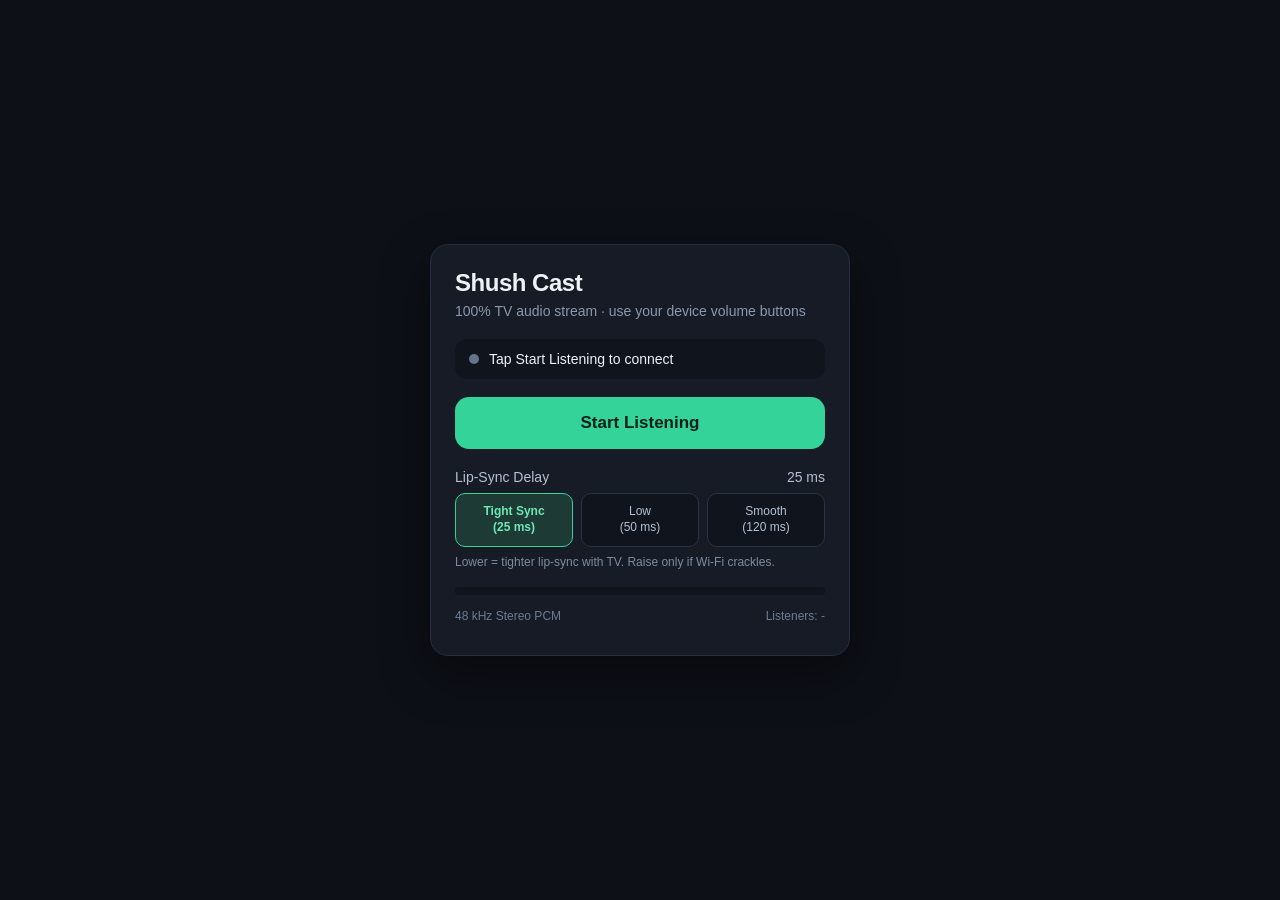
==== res/raw/player.html @ 43e0e947 "Initial Shush Cast commit with GitHub Releases self-updater and D-pad UI" ====
<!doctype html>
<html lang="en">
<head>
<meta charset="utf-8">
<meta name="viewport" content="width=device-width,initial-scale=1,maximum-scale=1,user-scalable=no">
<title>Shush Cast</title>
<style>
  :root { color-scheme: dark; }
  * { box-sizing: border-box; }
  body {
    margin: 0; font-family: -apple-system, BlinkMacSystemFont, "Segoe UI", Roboto, sans-serif;
    background: #0d1017; color: #eef2f7; min-height: 100vh;
    display: flex; align-items: center; justify-content: center; padding: 20px;
  }
  .card {
    width: 100%; max-width: 420px; background: #161b26; border: 1px solid #262e3f;
    border-radius: 18px; padding: 24px; box-shadow: 0 18px 50px rgba(0,0,0,.45);
  }
  h1 { margin: 0 0 6px; font-size: 24px; letter-spacing: -.02em; }
  .sub { color: #8c98ad; font-size: 14px; margin-bottom: 20px; }
  .status {
    display: flex; align-items: center; gap: 10px; padding: 12px 14px;
    background: #10141d; border-radius: 12px; font-size: 14px; margin-bottom: 18px;
  }
  .dot { width: 10px; height: 10px; border-radius: 50%; background: #64748b; flex-shrink: 0; }
  .dot.live { background: #34d399; box-shadow: 0 0 12px #34d399; }
  .dot.err { background: #f87171; }
  button.primary {
    width: 100%; padding: 16px; border: 0; border-radius: 14px; font-size: 17px;
    font-weight: 600; cursor: pointer; background: #34d399; color: #062118;
    transition: transform .08s ease, opacity .15s ease;
  }
  button.primary.stop { background: #ef4444; color: #fff; }
  button.primary:active { transform: scale(.98); }
  .group { margin-top: 20px; }
  label { display: flex; justify-content: space-between; font-size: 14px; color: #b5c0d4; margin-bottom: 8px; }
  .seg { display: grid; grid-template-columns: repeat(3, 1fr); gap: 8px; }
  .seg button {
    padding: 10px 6px; border-radius: 10px; border: 1px solid #2a3347;
    background: #10141d; color: #b5c0d4; font-size: 12px; cursor: pointer; line-height: 1.3;
  }
  .seg button.active { background: #1e3a34; border-color: #34d399; color: #6ee7b7; font-weight: 600; }
  .hint { margin-top: 8px; font-size: 12px; color: #7e8ba3; }
  .meter-bg { height: 8px; background: #10141d; border-radius: 99px; overflow: hidden; margin-top: 18px; }
  .meter-fill { height: 100%; width: 0%; background: linear-gradient(90deg,#34d399,#fbbf24); transition: width 60ms linear; }
  .meta { margin-top: 14px; font-size: 12px; color: #6f7c93; display: flex; justify-content: space-between; }
  .dbg { margin-top: 8px; font-size: 11px; color: #475569; }
</style>
</head>
<body>
<div class="card">
  <h1>Shush Cast</h1>
  <div class="sub">100% TV audio stream &middot; use your device volume buttons</div>

  <div class="status">
    <div id="dot" class="dot"></div>
    <div id="statusText">Tap Start Listening to connect</div>
  </div>

  <button id="toggleBtn" class="primary">Start Listening</button>
  <audio id="silence" loop playsinline preload="auto" src="/silence.wav" style="display:none"></audio>

  <div class="group">
    <label><span>Lip-Sync Delay</span><span id="bufLabel">25 ms</span></label>
    <div class="seg">
      <button data-ms="25" class="active">Tight Sync<br>(25 ms)</button>
      <button data-ms="50">Low<br>(50 ms)</button>
      <button data-ms="120">Smooth<br>(120 ms)</button>
    </div>
    <div class="hint">Lower = tighter lip-sync with TV. Raise only if Wi-Fi crackles.</div>
  </div>

  <div class="meter-bg"><div id="meter" class="meter-fill"></div></div>
  <div class="meta">
    <span id="fmt">48 kHz Stereo PCM</span>
    <span id="clients">Listeners: -</span>
  </div>
  <div id="dbg" class="dbg"></div>
</div>

<script>
(() => {
  const toggleBtn = document.getElementById('toggleBtn');
  const silenceEl = document.getElementById('silence');
  const dot = document.getElementById('dot');
  const statusText = document.getElementById('statusText');
  const bufLabel = document.getElementById('bufLabel');
  const meter = document.getElementById('meter');
  const clientsEl = document.getElementById('clients');
  const fmtEl = document.getElementById('fmt');
  const dbgEl = document.getElementById('dbg');
  const segBtns = Array.from(document.querySelectorAll('.seg button'));

  let ws = null;
  let ctx = null;
  let running = false;
  let sampleRate = 48000;
  let channels = 2;
  let nextPlayTime = 0;
  let targetDelaySec = 0.025;
  let peakLevel = 0;
  let meterTimer = null;

  function setStatus(text, mode) {
    statusText.textContent = text;
    dot.className = 'dot' + (mode ? ' ' + mode : '');
  }

  segBtns.forEach(btn => {
    btn.addEventListener('click', () => {
      segBtns.forEach(b => b.classList.remove('active'));
      btn.classList.add('active');
      const ms = Number(btn.dataset.ms);
      targetDelaySec = ms / 1000;
      bufLabel.textContent = ms + ' ms';
      if (ctx) nextPlayTime = ctx.currentTime + targetDelaySec;
    });
  });

  function stop() {
    running = false;
    toggleBtn.textContent = 'Start Listening';
    toggleBtn.classList.remove('stop');
    if (meterTimer) { clearInterval(meterTimer); meterTimer = null; }
    if (ws) { try { ws.close(); } catch (_) {} ws = null; }
    try { silenceEl.pause(); silenceEl.currentTime = 0; } catch (_) {}
    if (ctx) { try { ctx.close(); } catch (_) {} ctx = null; }
    meter.style.width = '0%';
    setStatus('Stopped', '');
  }

  function start() {
    let sessInfo = 'no-audioSession';
    try {
      if ('audioSession' in navigator) {
        navigator.audioSession.type = 'playback';
        sessInfo = 'session=' + navigator.audioSession.type;
      }
    } catch (e) {
      sessInfo = 'sessionErr=' + e.message;
    }

    silenceEl.volume = 1.0;
    const p = silenceEl.play();
    if (p && p.then) {
      p.then(() => {
        dbgEl.textContent = sessInfo + ' · mediaChan=ok';
      }).catch(e => {
        dbgEl.textContent = sessInfo + ' · mediaChanErr=' + e.message;
      });
    } else {
      dbgEl.textContent = sessInfo;
    }

    const AudioCtx = window.AudioContext || window.webkitAudioContext;
    ctx = new AudioCtx({ sampleRate: 48000, latencyHint: 'interactive' });
    if (ctx.state === 'suspended') ctx.resume();

    running = true;
    nextPlayTime = 0;

    toggleBtn.textContent = 'Stop Listening';
    toggleBtn.classList.add('stop');
    setStatus('Connecting...', '');

    const proto = location.protocol === 'https:' ? 'wss://' : 'ws://';
    ws = new WebSocket(proto + location.host + '/ws');
    ws.binaryType = 'arraybuffer';

    ws.onopen = () => setStatus('Connected · Waiting for TV audio...', 'live');
    ws.onclose = () => {
      if (running) {
        setStatus('Disconnected — tap Start to reconnect', 'err');
        stop();
      }
    };
    ws.onerror = () => setStatus('Connection error', 'err');

    ws.onmessage = (ev) => {
      if (!running || !ctx) return;
      if (typeof ev.data === 'string') {
        try {
          const msg = JSON.parse(ev.data);
          if (msg.sampleRate) sampleRate = msg.sampleRate;
          if (msg.channels) channels = msg.channels;
          if (typeof msg.clients === 'number') clientsEl.textContent = 'Listeners: ' + msg.clients;
          fmtEl.textContent = (sampleRate / 1000) + ' kHz ' + (channels === 2 ? 'Stereo' : 'Mono') + ' PCM';
          if (msg.capturing === false) {
            setStatus('Connected · TV capture paused', '');
          } else if (msg.capturing === true) {
            setStatus('Live · 100% TV audio', 'live');
          }
        } catch (_) {}
        return;
      }

      const pcm = new Int16Array(ev.data);
      const frameCount = (pcm.length / channels) | 0;
      if (frameCount <= 0) return;

      const audioBuf = ctx.createBuffer(channels, frameCount, sampleRate);
      const ch0 = audioBuf.getChannelData(0);
      const ch1 = channels > 1 ? audioBuf.getChannelData(1) : null;

      let maxAbs = 0;
      for (let i = 0, j = 0; i < frameCount; i++) {
        const s0 = pcm[j++] / 32768.0;
        ch0[i] = s0;
        const a0 = s0 < 0 ? -s0 : s0;
        if (a0 > maxAbs) maxAbs = a0;
        if (ch1) {
          const s1 = pcm[j++] / 32768.0;
          ch1[i] = s1;
          const a1 = s1 < 0 ? -s1 : s1;
          if (a1 > maxAbs) maxAbs = a1;
        }
      }
      if (maxAbs > peakLevel) peakLevel = maxAbs;

      const now = ctx.currentTime;
      if (nextPlayTime < now || nextPlayTime > now + targetDelaySec + 0.08) {
        nextPlayTime = now + targetDelaySec;
      }
      const src = ctx.createBufferSource();
      src.buffer = audioBuf;
      src.connect(ctx.destination);
      src.start(nextPlayTime);
      nextPlayTime += audioBuf.duration;
    };

    meterTimer = setInterval(() => {
      const pct = Math.min(100, Math.round(peakLevel * 140));
      meter.style.width = pct + '%';
      peakLevel *= 0.45;
    }, 60);
  }

  toggleBtn.addEventListener('click', () => {
    if (running) stop(); else start();
  });
})();
</script>
</body>
</html>
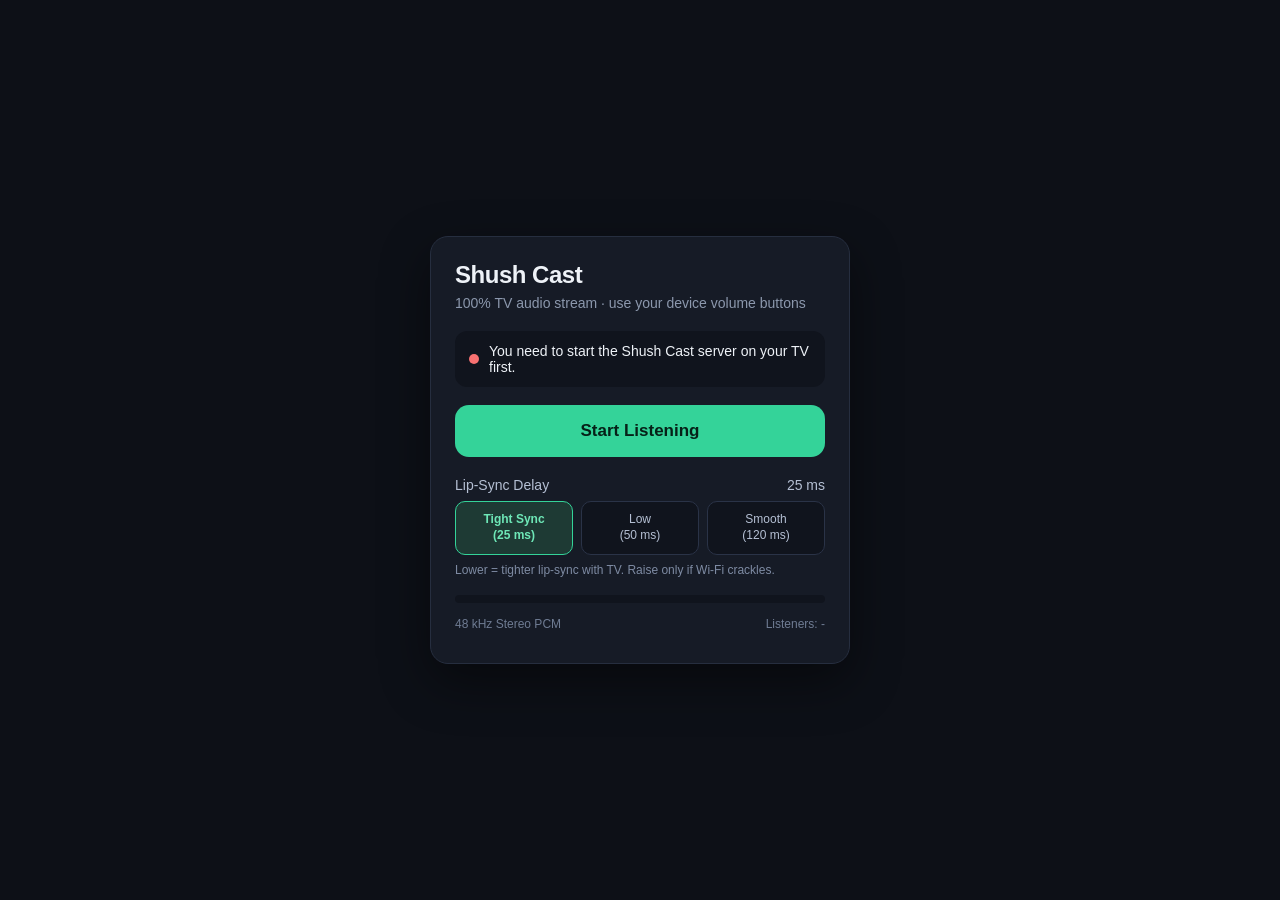
==== commit 7f03549b: "feat: add offline-first PWA caching and server-down message" ====
--- a/res/raw/player.html
+++ b/res/raw/player.html
@@ -2,15 +2,28 @@
 <html lang="en">
 <head>
 <meta charset="utf-8">
-<meta name="viewport" content="width=device-width,initial-scale=1,maximum-scale=1,user-scalable=no">
+<meta name="viewport" content="width=device-width,initial-scale=1,maximum-scale=1,user-scalable=no,viewport-fit=cover">
 <title>Shush Cast</title>
+<meta property="og:type" content="website">
+<meta property="og:title" content="Shush Cast">
+<meta property="og:description" content="Low-latency TV audio stream on your phone">
+<meta property="og:image" content="/icon-512.png">
+<meta name="apple-mobile-web-app-capable" content="yes">
+<meta name="mobile-web-app-capable" content="yes">
+<meta name="apple-mobile-web-app-title" content="Shush Cast">
+<meta name="apple-mobile-web-app-status-bar-style" content="black-translucent">
+<meta name="theme-color" content="#0d1017">
+<link rel="apple-touch-icon" sizes="180x180" href="/apple-touch-icon.png">
+<link rel="icon" type="image/png" sizes="180x180" href="/icon-180.png">
+<link rel="manifest" href="/manifest.webmanifest">
 <style>
   :root { color-scheme: dark; }
   * { box-sizing: border-box; }
   body {
     margin: 0; font-family: -apple-system, BlinkMacSystemFont, "Segoe UI", Roboto, sans-serif;
     background: #0d1017; color: #eef2f7; min-height: 100vh;
-    display: flex; align-items: center; justify-content: center; padding: 20px;
+    display: flex; align-items: center; justify-content: center;
+    padding: max(20px, env(safe-area-inset-top)) 20px max(20px, env(safe-area-inset-bottom));
   }
   .card {
     width: 100%; max-width: 420px; background: #161b26; border: 1px solid #262e3f;
@@ -100,10 +113,65 @@
   let targetDelaySec = 0.025;
   let peakLevel = 0;
   let meterTimer = null;
+  let pingTimer = null;
+  let pingInFlight = false;
+
+  if (window.isSecureContext && 'serviceWorker' in navigator) {
+    navigator.serviceWorker.register('/sw.js').catch(() => {});
+  }
 
   function setStatus(text, mode) {
     statusText.textContent = text;
     dot.className = 'dot' + (mode ? ' ' + mode : '');
+  }
+
+  function stopPingPoll() {
+    if (pingTimer) {
+      clearInterval(pingTimer);
+      pingTimer = null;
+    }
+  }
+
+  function startPingPoll() {
+    if (pingTimer || running) return;
+    pingTimer = setInterval(() => {
+      if (running) {
+        stopPingPoll();
+        return;
+      }
+      checkServer();
+    }, 3000);
+  }
+
+  async function checkServer() {
+    if (pingInFlight) return;
+    pingInFlight = true;
+    const ctrl = new AbortController();
+    const timer = setTimeout(() => ctrl.abort(), 1500);
+    try {
+      const res = await fetch('/ping', { cache: 'no-store', signal: ctrl.signal });
+      if (!res.ok) throw new Error('HTTP ' + res.status);
+      const data = await res.json();
+      stopPingPoll();
+      if (!running) {
+        if (typeof data.clients === 'number') {
+          clientsEl.textContent = 'Listeners: ' + data.clients;
+        }
+        if (data.capturing === false) {
+          setStatus('Connected · TV capture paused', '');
+        } else {
+          setStatus('TV server ready · Tap Start Listening', '');
+        }
+      }
+    } catch (_) {
+      if (!running) {
+        setStatus('You need to start the Shush Cast server on your TV first.', 'err');
+        startPingPoll();
+      }
+    } finally {
+      clearTimeout(timer);
+      pingInFlight = false;
+    }
   }
 
   segBtns.forEach(btn => {
@@ -117,7 +185,7 @@
     });
   });
 
-  function stop() {
+  function teardownConnection() {
     running = false;
     toggleBtn.textContent = 'Start Listening';
     toggleBtn.classList.remove('stop');
@@ -126,10 +194,15 @@
     try { silenceEl.pause(); silenceEl.currentTime = 0; } catch (_) {}
     if (ctx) { try { ctx.close(); } catch (_) {} ctx = null; }
     meter.style.width = '0%';
+  }
+
+  function stop() {
+    teardownConnection();
     setStatus('Stopped', '');
   }
 
   function start() {
+    stopPingPoll();
     let sessInfo = 'no-audioSession';
     try {
       if ('audioSession' in navigator) {
@@ -170,11 +243,14 @@
     ws.onopen = () => setStatus('Connected · Waiting for TV audio...', 'live');
     ws.onclose = () => {
       if (running) {
-        setStatus('Disconnected — tap Start to reconnect', 'err');
-        stop();
+        teardownConnection();
+        setStatus('Disconnected — checking TV server...', 'err');
+        checkServer();
       }
     };
-    ws.onerror = () => setStatus('Connection error', 'err');
+    ws.onerror = () => {
+      if (running) setStatus('Connection error', 'err');
+    };
 
     ws.onmessage = (ev) => {
       if (!running || !ctx) return;
@@ -238,6 +314,19 @@
   toggleBtn.addEventListener('click', () => {
     if (running) stop(); else start();
   });
+
+  document.addEventListener('visibilitychange', () => {
+    if (document.visibilityState === 'visible') {
+      if (!running) {
+        checkServer();
+      } else if (ws && ws.readyState !== WebSocket.OPEN && ws.readyState !== WebSocket.CONNECTING) {
+        teardownConnection();
+        checkServer();
+      }
+    }
+  });
+
+  checkServer();
 })();
 </script>
 </body>
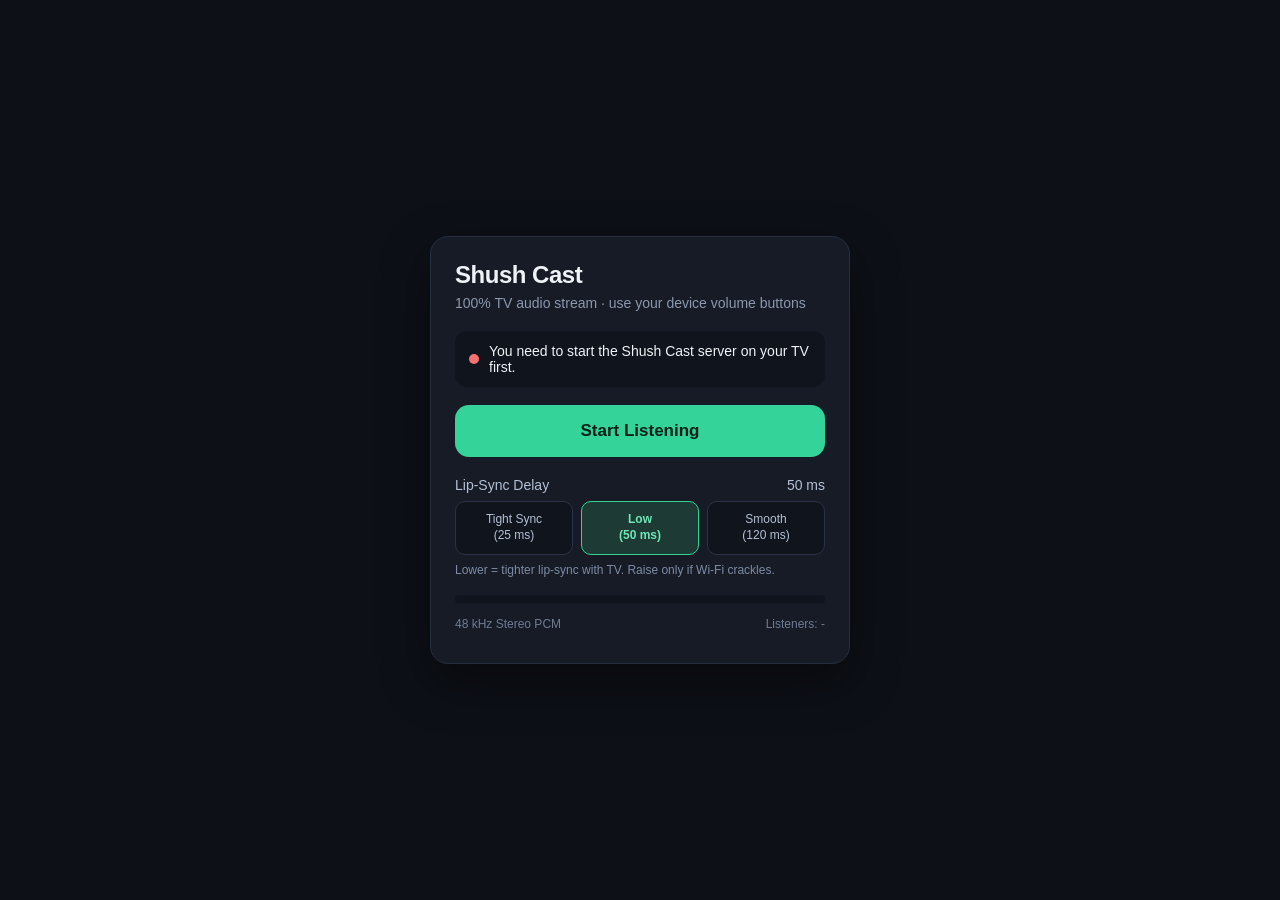
==== commit baf03493: "fix: default lip-sync delay to Low (50 ms)" ====
--- a/res/raw/player.html
+++ b/res/raw/player.html
@@ -74,10 +74,10 @@
   <audio id="silence" loop playsinline preload="auto" src="/silence.wav" style="display:none"></audio>
 
   <div class="group">
-    <label><span>Lip-Sync Delay</span><span id="bufLabel">25 ms</span></label>
+    <label><span>Lip-Sync Delay</span><span id="bufLabel">50 ms</span></label>
     <div class="seg">
-      <button data-ms="25" class="active">Tight Sync<br>(25 ms)</button>
-      <button data-ms="50">Low<br>(50 ms)</button>
+      <button data-ms="25">Tight Sync<br>(25 ms)</button>
+      <button data-ms="50" class="active">Low<br>(50 ms)</button>
       <button data-ms="120">Smooth<br>(120 ms)</button>
     </div>
     <div class="hint">Lower = tighter lip-sync with TV. Raise only if Wi-Fi crackles.</div>
@@ -110,7 +110,7 @@
   let sampleRate = 48000;
   let channels = 2;
   let nextPlayTime = 0;
-  let targetDelaySec = 0.025;
+  let targetDelaySec = 0.05;
   let peakLevel = 0;
   let meterTimer = null;
   let pingTimer = null;
